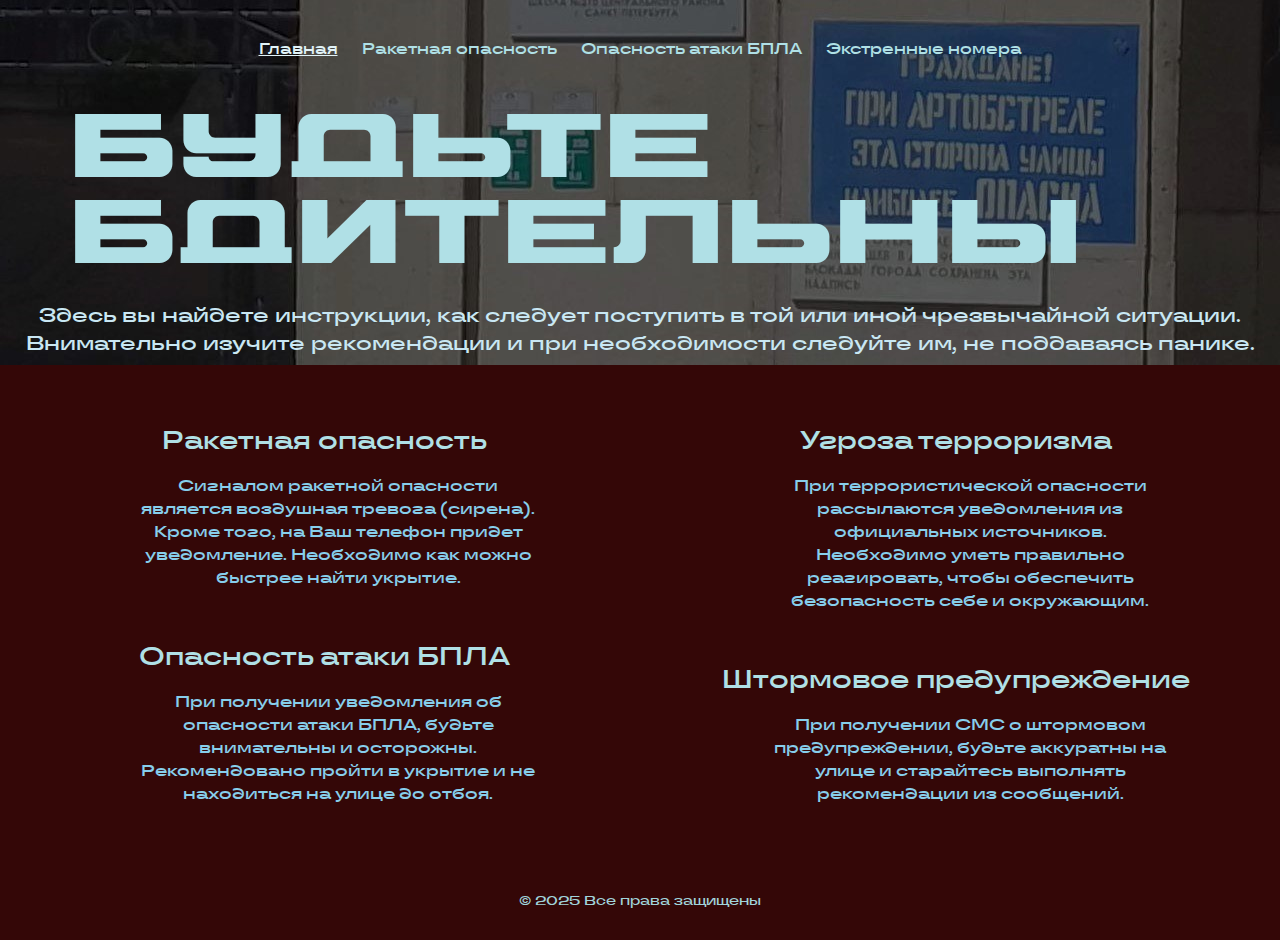
==== index.html @ be189805 "Update and rename код.html to index.html" ====
<!DOCTYPE html>
<html lang="en">
    <head>
        <meta chapset="utf-8">
        <meta http-equiv="X-UA-Compatible" content="IE=edge">
        <meta name="viewport" content="width=device-width, initial-scale=1.0">
        <link rel="stylesheet" href="дизайник.css">
        <title>Безопасность</title>
       
    </head>
    
    <body> 
        <div class="шапка">
            <span1><u>Главная</u></span1>    
            <span2><a href="ракетная опасность.html"> Ракетная опасность</a></span2>
            <span3><a href="атака бпла.html">Опасность атаки БПЛА</a></span3>
            <span4><a href="номера.html">Экстренные номера</a></span4>
        </div>
        <h1>БУДЬТЕ БДИТЕЛЬНЫ</h1>
    <header> 
        <p1>Здесь вы найдете инструкции, как следует поступить в той или иной чрезвычайной ситуации. Внимательно изучите рекомендации и при необходимости следуйте им, не поддаваясь панике.</p1>
    </header>
        <div class="блоки">
            <ul> 
                <li><a href="ракетная опасность.html">Ракетная опасность</a></li>
                <p>Сигналом ракетной опасности является воздушная тревога (сирена). Кроме того, на Ваш телефон придет уведомление. Необходимо как можно быстрее найти укрытие.</p> 
                <li><a href="атака бпла.html">Опасность атаки БПЛА</a></li>
                <p>При получении уведомления об опасности атаки БПЛА, будьте внимательны и осторожны. Рекомендовано пройти в укрытие и не находиться на улице до отбоя.</p> 
            </ul>
            <ul>
                <li><a href="терроризм.html">Угроза терроризма</a></li>
                <p>При террористической опасности рассылаются уведомления из официальных источников. Необходимо уметь правильно реагировать, чтобы обеспечить безопасность себе и окружающим.</p> 
                <li><a href="штормовое предупреждение.html">Штормовое предупреждение</a></li>
                <p>При получении СМС о штормовом предупреждении, будьте аккуратны на улице и старайтесь выполнять рекомендации из сообщений.</p>
            </ul>
        </div>
        
    <footer>
        <p4>&copy; 2025 Все права защищены</p4>
    </footer>
    </body>



</html>
---- дизайник.css ----
body {
    background-color:  #340707;
    background-image: url('улица.jpg');
    background-position: top;
    background-repeat:no-repeat;
    background-size: cover;
    height: 200px;
}

.шапка {
    color:#a1d4db;
    font-family: 'TT Travels Trial Demibold';
    src: url('fonts/TT\ Travels\ Next\ Trial\ Demibold.ttf') format('truetype');
    text-align: center;
    font-size: 15px;
    padding: 30px
}

span2:hover{
    color:rgb(47, 153, 153);
    transition: 0.5s;
}

span3:hover{
    color:rgb(47, 153, 153);
    transition: 0.5s;
}

span4:hover{
    color:rgb(47, 153, 153);
    transition: 0.5s;
}

span1 {
    padding-right: 20px;
    color:#e1f3f8
}

span2 {
    padding-right: 20px;
}

span3 {
    padding-right: 20px;
}

h1 {
    color:#b0e0e6;
    font-family: 'PaluiSPDemo-Bold';
    src: url('fonth1/PaluiSPDemo-Bold.otf') format('opentype');
    margin-top: 20px;
    font-size: 90px;
    margin-bottom: 20px;
    margin-left: 60px;
}

header {
    font-family: 'TT Travels Trial Demibold';
    src: url('fonts/TT\ Travels\ Next\ Trial\ DemiBold.ttf') format('truetype');
    text-align:center;
    color: #c9e7f3;
    font-size: 20px;
}

.блоки {
    display: flex;
    text-align:center;
    margin-top: 50px;
    font-family: 'TT Travels Trial Demibold';
    src: url('fonts/TT\ Travels\ Next\ Trial\ DemiBold.ttf') format('truetype');
    color: #87CEEB;
    
}

p{
    text-align:center;
}

.блоки ul{ 
    flex: 1; 
    padding: 0; 
    list-style-type: none; 
}

li{
    font-size: 25px;
    transition: 0.15s;
}

li:hover{
    font-size: 26px;
    transition: 0.15s;
}

a{
    font-family: 'TT Travels Trial Demibold';
    src: url('fonts/TT\ Travels\ Next\ Trial\ DemiBold.ttf') format('truetype');
    color: #b0e0e6;
}

a:hover{
    color: rgb(40, 138, 168);
    transition: 0.15s;
}

p{
    max-width: 400px;
    margin-left: 130px;
    margin-bottom: 50px;
    font-size: 15 px;
}

footer{
    color: #a1d4db;
    text-align: center;
    margin-top: 20px;
    padding-bottom: 30px;
    font-family: 'TT Travels Trial Demibold';
    src: url('fonts/TT\ Travels\ Next\ Trial\ DemiBold.ttf') format('truetype');
    font-size: 13px;
}

@font-face {
    font-family: 'PaluiSPDemo-Bold';
    src: url('fonts/PaluiSPDemo-Bold.otf') format('opentype');
}

@font-face{
    font-family: 'TT Travels Trial Medium';
    src: url('fonts/TT\ Travels\ Next\ Trial\ Medium.ttf') format('truetype');
}

@font-face{
    font-family: 'TT Travels Trial Demibold';
    src: url('fonts/TT\ Travels\ Next\ Trial\ DemiBold.ttf') format('truetype');
}

a{
    text-decoration: none;
}
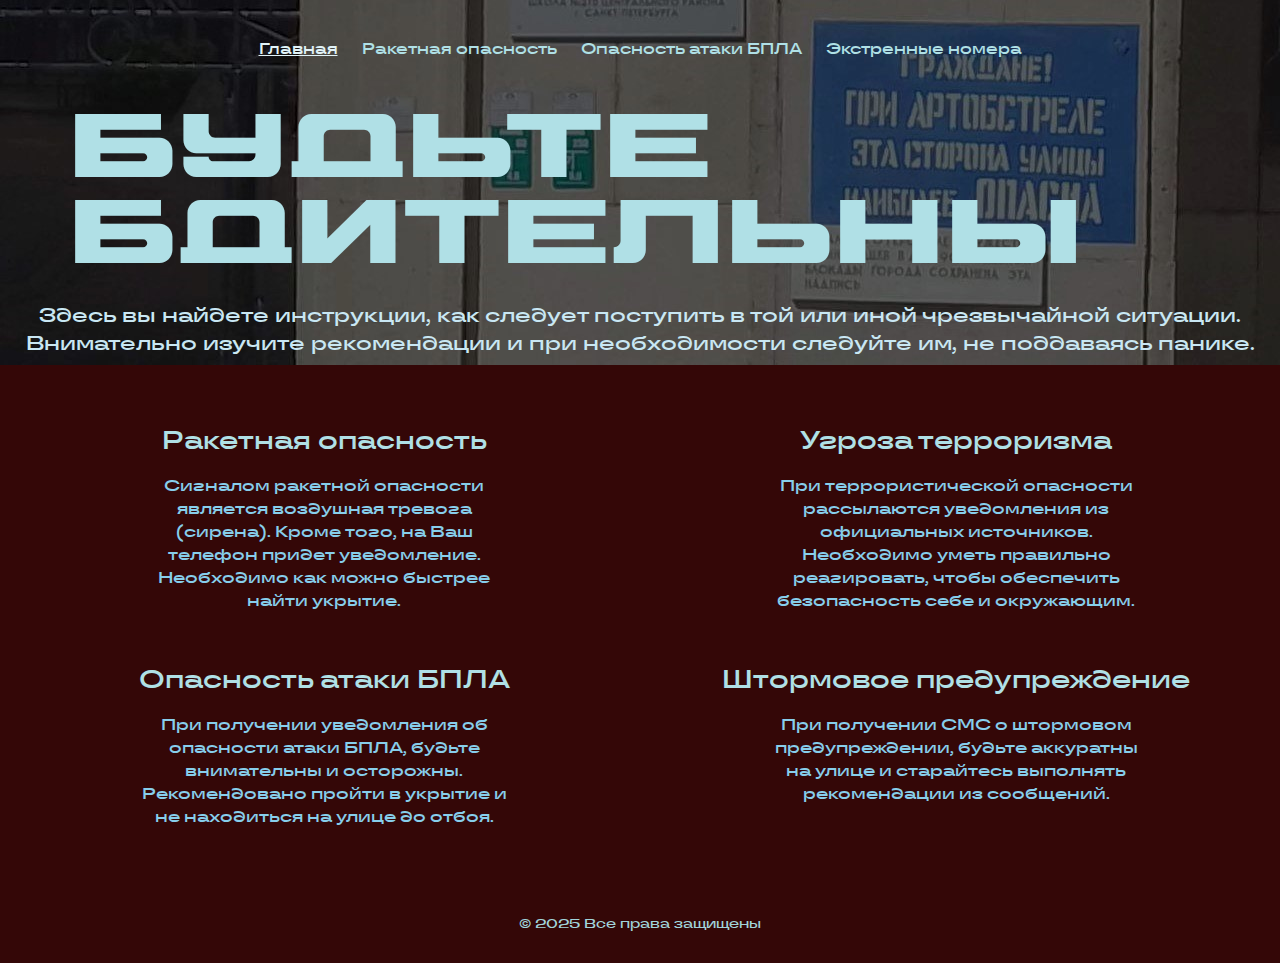
==== commit 1188a232: "1" ====
--- a/index.html
+++ b/index.html
@@ -6,7 +6,7 @@
         <meta name="viewport" content="width=device-width, initial-scale=1.0">
         <link rel="stylesheet" href="дизайник.css">
         <title>Безопасность</title>
-       
+        <link rel="icon" type="image.jpeg" href="иконка.jpg">
     </head>
     
     <body> 
--- a/дизайник.css
+++ b/дизайник.css
@@ -6,6 +6,8 @@
     background-repeat:no-repeat;
     background-size: cover;
     height: 200px;
+    max-width: 100%;
+    width: auto;
 }
 
 .шапка {
@@ -14,7 +16,8 @@
     src: url('fonts/TT\ Travels\ Next\ Trial\ Demibold.ttf') format('truetype');
     text-align: center;
     font-size: 15px;
-    padding: 30px
+    padding: 30px;
+    max-width: 100%;
 }
 
 span2:hover{
@@ -51,8 +54,11 @@
     src: url('fonth1/PaluiSPDemo-Bold.otf') format('opentype');
     margin-top: 20px;
     font-size: 90px;
+    padding: 0px 0 0px;
     margin-bottom: 20px;
     margin-left: 60px;
+    width: auto;
+    max-width: 1000px;
 }
 
 header {
@@ -61,21 +67,21 @@
     text-align:center;
     color: #c9e7f3;
     font-size: 20px;
+    max-width: 100%;
+    max-height: 100%;
+    width: auto;
 }
 
 .блоки {
     display: flex;
-    text-align:center;
+    text-align: center;
     margin-top: 50px;
     font-family: 'TT Travels Trial Demibold';
     src: url('fonts/TT\ Travels\ Next\ Trial\ DemiBold.ttf') format('truetype');
     color: #87CEEB;
-    
+    max-width: 100%;
 }
 
-p{
-    text-align:center;
-}
 
 .блоки ul{ 
     flex: 1; 
@@ -105,10 +111,13 @@
 }
 
 p{
-    max-width: 400px;
+    text-align: center;
+    margin-right: 130px;
     margin-left: 130px;
     margin-bottom: 50px;
     font-size: 15 px;
+    max-width: 100%;
+    width: auto;
 }
 
 footer{
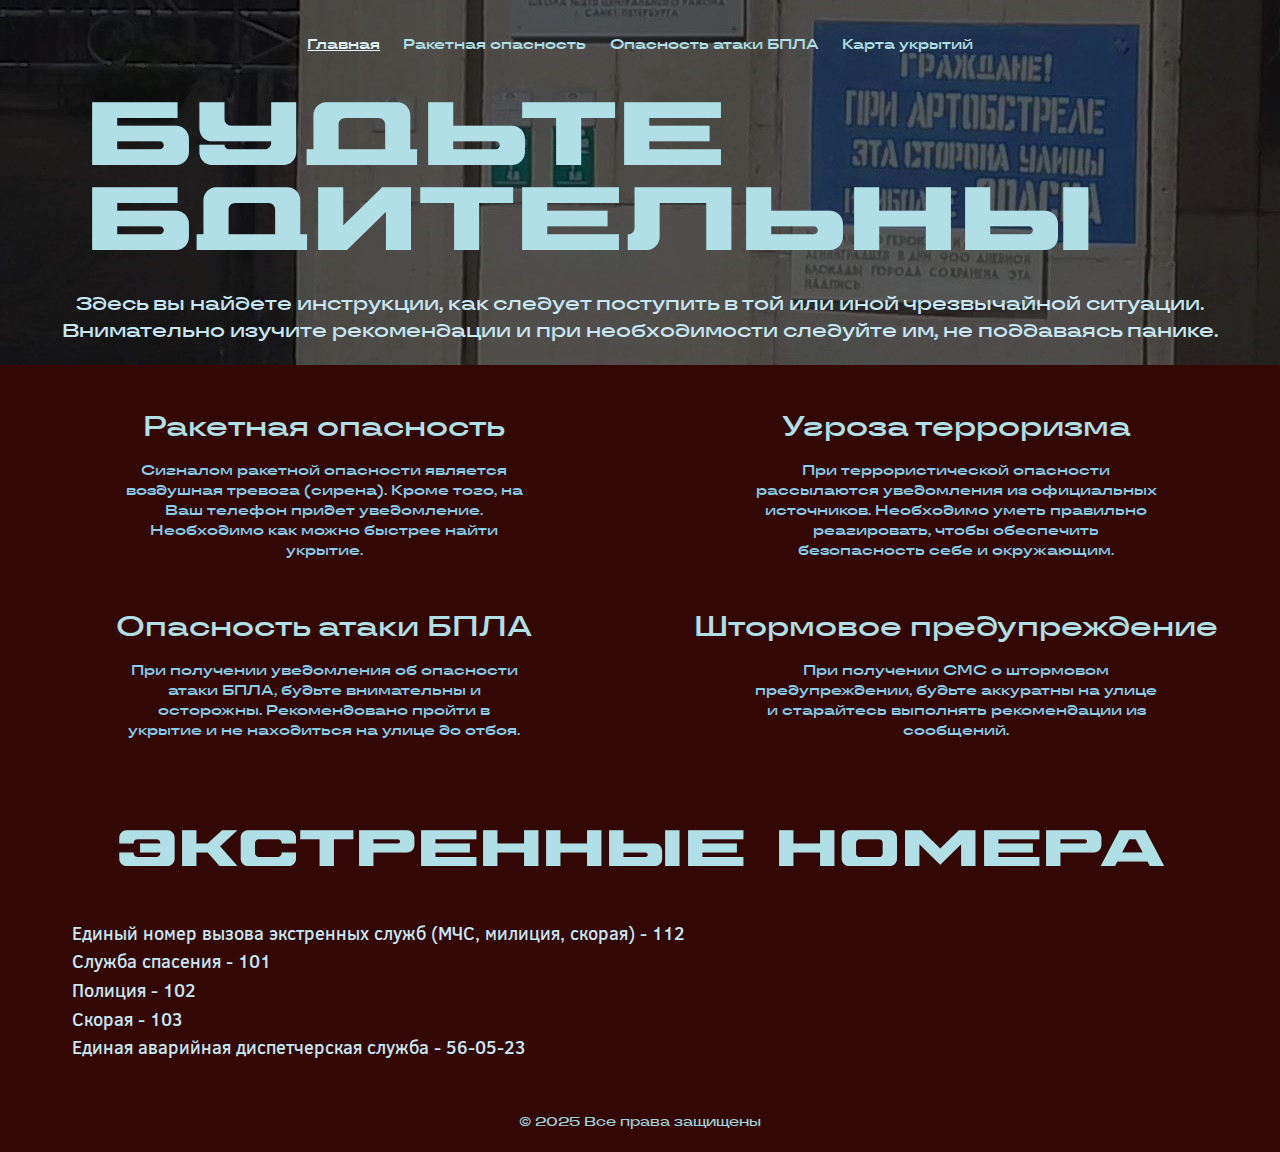
==== commit 4ab04de7: "13" ====
--- a/index.html
+++ b/index.html
@@ -14,7 +14,7 @@
             <span1><u>Главная</u></span1>    
             <span2><a href="ракетная опасность.html"> Ракетная опасность</a></span2>
             <span3><a href="атака бпла.html">Опасность атаки БПЛА</a></span3>
-            <span4><a href="номера.html">Экстренные номера</a></span4>
+            <span4><a href="укрытия.html">Карта укрытий</a></span4>
         </div>
         <h1>БУДЬТЕ БДИТЕЛЬНЫ</h1>
     <header> 
@@ -34,7 +34,16 @@
                 <p>При получении СМС о штормовом предупреждении, будьте аккуратны на улице и старайтесь выполнять рекомендации из сообщений.</p>
             </ul>
         </div>
-        
+
+<h2>ЭКСТРЕННЫЕ НОМЕРА</h2>
+<div class="text">
+<p2>
+Единый номер вызова экстренных служб (МЧС, милиция, скорая) - 112<br>
+Служба спасения - 101<br>
+Полиция - 102<br>
+Скорая - 103<br>
+Единая аварийная диспетчерская служба - 56-05-23<br>
+</p2></div>
     <footer>
         <p4>&copy; 2025 Все права защищены</p4>
     </footer>
--- a/дизайник.css
+++ b/дизайник.css
@@ -5,9 +5,7 @@
     background-position: top;
     background-repeat:no-repeat;
     background-size: cover;
-    height: 200px;
-    max-width: 100%;
-    width: auto;
+    height: 15vw;
 }
 
 .шапка {
@@ -15,9 +13,8 @@
     font-family: 'TT Travels Trial Demibold';
     src: url('fonts/TT\ Travels\ Next\ Trial\ Demibold.ttf') format('truetype');
     text-align: center;
-    font-size: 15px;
-    padding: 30px;
-    max-width: 100%;
+    font-size: 1.1vw;
+    padding: 2vw;
 }
 
 span2:hover{
@@ -36,29 +33,28 @@
 }
 
 span1 {
-    padding-right: 20px;
+    padding-right: 1.5vw;
     color:#e1f3f8
 }
 
 span2 {
-    padding-right: 20px;
+    padding-right: 1.5vw;
 }
 
 span3 {
-    padding-right: 20px;
+    padding-right: 1.5vw;
 }
 
 h1 {
     color:#b0e0e6;
     font-family: 'PaluiSPDemo-Bold';
     src: url('fonth1/PaluiSPDemo-Bold.otf') format('opentype');
-    margin-top: 20px;
-    font-size: 90px;
-    padding: 0px 0 0px;
-    margin-bottom: 20px;
-    margin-left: 60px;
+    margin-top: 1.5vw;
+    font-size: 7vw;
+    margin-bottom: 1.7vw;
+    margin-left: 6vw;
     width: auto;
-    max-width: 1000px;
+    
 }
 
 header {
@@ -66,36 +62,36 @@
     src: url('fonts/TT\ Travels\ Next\ Trial\ DemiBold.ttf') format('truetype');
     text-align:center;
     color: #c9e7f3;
-    font-size: 20px;
+    font-size: 1.5vw;
     max-width: 100%;
     max-height: 100%;
-    width: auto;
+    width: auto
 }
 
 .блоки {
     display: flex;
     text-align: center;
-    margin-top: 50px;
+    margin-top: 3.6vw;
     font-family: 'TT Travels Trial Demibold';
     src: url('fonts/TT\ Travels\ Next\ Trial\ DemiBold.ttf') format('truetype');
     color: #87CEEB;
     max-width: 100%;
 }
 
-
+    
 .блоки ul{ 
     flex: 1; 
     padding: 0; 
-    list-style-type: none; 
+    list-style-type: none;
 }
 
 li{
-    font-size: 25px;
+    font-size: 2.2vw;
     transition: 0.15s;
 }
 
 li:hover{
-    font-size: 26px;
+    font-size: 2.3vw;
     transition: 0.15s;
 }
 
@@ -110,12 +106,23 @@
     transition: 0.15s;
 }
 
+h2 {
+    color:#b0e0e6;
+    font-family: 'PaluiSPDemo-Bold';
+    src: url('fonth1/PaluiSPDemo-Bold.otf') format('opentype');
+    margin-top: 2vw;
+    font-size: 4vw;
+    text-align: center;
+    width: auto;
+    
+}
+
 p{
     text-align: center;
-    margin-right: 130px;
-    margin-left: 130px;
-    margin-bottom: 50px;
-    font-size: 15 px;
+    margin-right: 8.7vw;
+    margin-left: 8.7vw;
+    margin-bottom: 3.6vw;
+    font-size: 1.1vw;
     max-width: 100%;
     width: auto;
 }
@@ -123,11 +130,25 @@
 footer{
     color: #a1d4db;
     text-align: center;
-    margin-top: 20px;
-    padding-bottom: 30px;
+    margin-top: 4vw;
+    padding-bottom: 1.7vw;
     font-family: 'TT Travels Trial Demibold';
     src: url('fonts/TT\ Travels\ Next\ Trial\ DemiBold.ttf') format('truetype');
-    font-size: 13px;
+    font-size: 1vw;
+}
+
+.text{
+    font-family: 'Lorenzo Sans Medium';
+    src: url('fonts/Lorenzo\ Sans\ Medium.ttf') format('truetype');
+    color: #c9e7f3;
+    overflow: hidden;
+    margin-left: 5vw;
+    margin-right: 5vw;
+    font-size: 1.4vw;
+    text-align: left;
+    margin-top: 3vw;
+    line-height: 1.6;
+
 }
 
 @font-face {
@@ -145,6 +166,12 @@
     src: url('fonts/TT\ Travels\ Next\ Trial\ DemiBold.ttf') format('truetype');
 }
 
+
+@font-face {
+    font-family: 'Lorenzo Sans Medium';
+    src: url('fonts/Lorenzo\ Sans\ Medium.ttf') format('truetype');
+}
+
 a{
     text-decoration: none;
 }
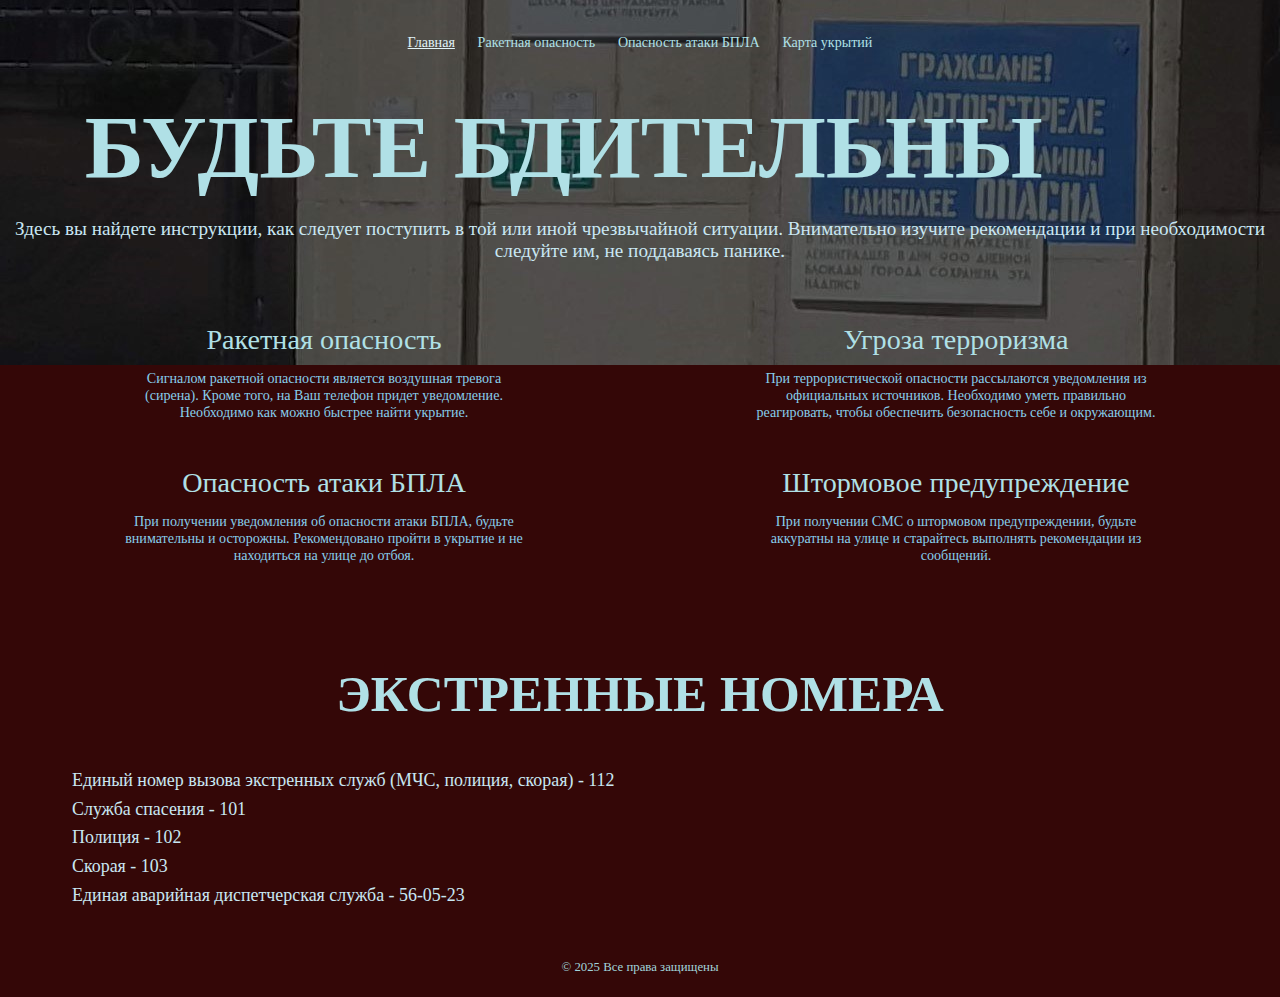
==== commit 8db29433: "change" ====
--- a/index.html
+++ b/index.html
@@ -38,17 +38,16 @@
 <h2>ЭКСТРЕННЫЕ НОМЕРА</h2>
 <div class="text">
 <p2>
-Единый номер вызова экстренных служб (МЧС, милиция, скорая) - 112<br>
+Единый номер вызова экстренных служб (МЧС, полиция, скорая) - 112<br>
 Служба спасения - 101<br>
 Полиция - 102<br>
 Скорая - 103<br>
 Единая аварийная диспетчерская служба - 56-05-23<br>
-</p2></div>
-    <footer>
-        <p4>&copy; 2025 Все права защищены</p4>
-    </footer>
+</p2>
+</div>
+
+<footer>
+    <p4>&copy; 2025 Все права защищены</p4>
+</footer>
     </body>
-
-
-
-</html>
+</html>--- a/дизайник.css
+++ b/дизайник.css
@@ -1,5 +1,5 @@
 
-body {
+body{
     background-color:  #340707;
     background-image: url('улица.jpg');
     background-position: top;
@@ -8,13 +8,26 @@
     height: 15vw;
 }
 
-.шапка {
+.шапка{
     color:#a1d4db;
     font-family: 'TT Travels Trial Demibold';
     src: url('fonts/TT\ Travels\ Next\ Trial\ Demibold.ttf') format('truetype');
     text-align: center;
     font-size: 1.1vw;
     padding: 2vw;
+}
+
+span1{
+    padding-right: 1.5vw;
+    color:#e1f3f8
+}
+
+span2{
+    padding-right: 1.5vw;
+}
+
+span3{
+    padding-right: 1.5vw;
 }
 
 span2:hover{
@@ -32,32 +45,19 @@
     transition: 0.5s;
 }
 
-span1 {
-    padding-right: 1.5vw;
-    color:#e1f3f8
-}
-
-span2 {
-    padding-right: 1.5vw;
-}
-
-span3 {
-    padding-right: 1.5vw;
-}
-
-h1 {
+h1{
     color:#b0e0e6;
     font-family: 'PaluiSPDemo-Bold';
     src: url('fonth1/PaluiSPDemo-Bold.otf') format('opentype');
     margin-top: 1.5vw;
     font-size: 7vw;
-    margin-bottom: 1.7vw;
+    margin-bottom: 1.5vw;
     margin-left: 6vw;
     width: auto;
     
 }
 
-header {
+header{
     font-family: 'TT Travels Trial Demibold';
     src: url('fonts/TT\ Travels\ Next\ Trial\ DemiBold.ttf') format('truetype');
     text-align:center;
@@ -68,7 +68,7 @@
     width: auto
 }
 
-.блоки {
+.блоки{
     display: flex;
     text-align: center;
     margin-top: 3.6vw;
@@ -78,7 +78,6 @@
     max-width: 100%;
 }
 
-    
 .блоки ul{ 
     flex: 1; 
     padding: 0; 
@@ -99,6 +98,7 @@
     font-family: 'TT Travels Trial Demibold';
     src: url('fonts/TT\ Travels\ Next\ Trial\ DemiBold.ttf') format('truetype');
     color: #b0e0e6;
+    text-decoration: none;
 }
 
 a:hover{
@@ -106,11 +106,11 @@
     transition: 0.15s;
 }
 
-h2 {
+h2{
     color:#b0e0e6;
     font-family: 'PaluiSPDemo-Bold';
     src: url('fonth1/PaluiSPDemo-Bold.otf') format('opentype');
-    margin-top: 2vw;
+    margin-top: 3vw;
     font-size: 4vw;
     text-align: center;
     width: auto;
@@ -151,14 +151,9 @@
 
 }
 
-@font-face {
+@font-face{
     font-family: 'PaluiSPDemo-Bold';
     src: url('fonts/PaluiSPDemo-Bold.otf') format('opentype');
-}
-
-@font-face{
-    font-family: 'TT Travels Trial Medium';
-    src: url('fonts/TT\ Travels\ Next\ Trial\ Medium.ttf') format('truetype');
 }
 
 @font-face{
@@ -166,13 +161,7 @@
     src: url('fonts/TT\ Travels\ Next\ Trial\ DemiBold.ttf') format('truetype');
 }
 
-
-@font-face {
+@font-face{
     font-family: 'Lorenzo Sans Medium';
     src: url('fonts/Lorenzo\ Sans\ Medium.ttf') format('truetype');
-}
-
-a{
-    text-decoration: none;
-}
-
+}